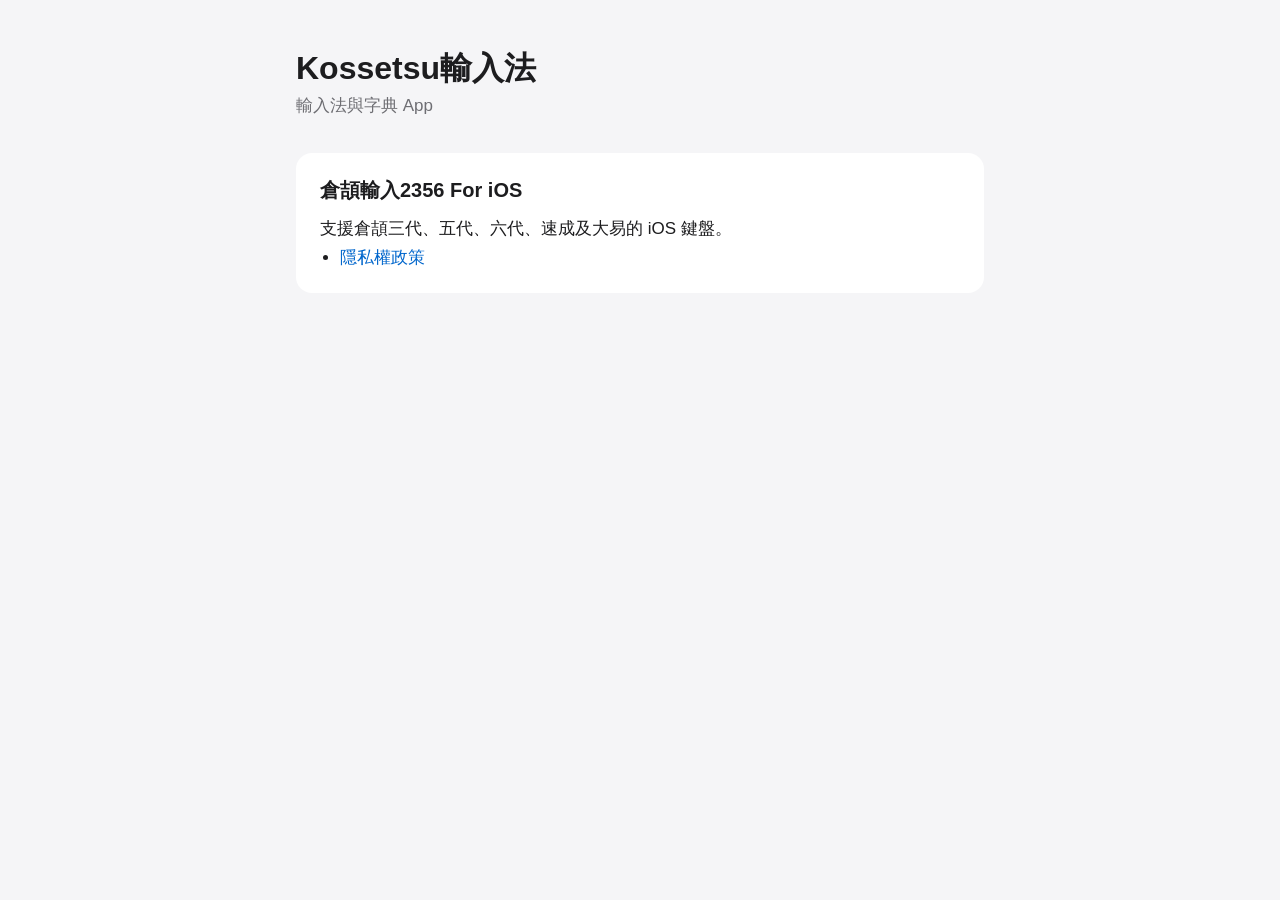
==== KossetsuCollege/index.html @ 744bba65 "Move the site under /KossetsuCollege Co-Authored-By: Claude Opus 5.5 <noreply@anthropic.com>" ====
<!doctype html>
<html lang="zh-Hant">
<head>
<meta charset="utf-8">
<meta name="viewport" content="width=device-width, initial-scale=1">
<title>Kossetsu輸入法</title>
<link rel="stylesheet" href="/KossetsuCollege/style.css">
</head>
<body>
<main>
<h1>Kossetsu輸入法</h1>
<p class="sub">輸入法與字典 App</p>
<section>
<h2>倉頡輸入2356 For iOS</h2>
<p>支援倉頡三代、五代、六代、速成及大易的 iOS 鍵盤。</p>
<ul><li><a href="/KossetsuCollege/cangjie2356/privacy/">隱私權政策</a></li></ul>
</section>
</main>
</body>
</html>
---- KossetsuCollege/style.css ----
:root { --bg: #f5f5f7; --card: #fff; --text: #1d1d1f; --muted: #6e6e73; --accent: #0066cc; color-scheme: light dark; }
@media (prefers-color-scheme: dark) { :root { --bg: #000; --card: #1c1c1e; --text: #f5f5f7; --muted: #a1a1a6; --accent: #2997ff; } }
* { box-sizing: border-box; }
body { margin: 0; background: var(--bg); color: var(--text); font: 17px/1.7 -apple-system, BlinkMacSystemFont, "PingFang TC", "Noto Sans TC", sans-serif; }
main { max-width: 720px; margin: 0 auto; padding: 48px 16px 64px; }
h1 { font-size: 32px; line-height: 1.25; margin: 0 0 4px; }
h2 { font-size: 20px; margin: 0 0 8px; }
.sub { color: var(--muted); margin: 0 0 32px; }
section { background: var(--card); border-radius: 16px; padding: 20px 24px; margin-bottom: 16px; }
section p, section ul { margin: 0; }
section ul { padding-left: 1.2em; }
a { color: var(--accent); text-decoration: none; }
a:hover { text-decoration: underline; }
footer { color: var(--muted); font-size: 14px; text-align: center; margin-top: 32px; }
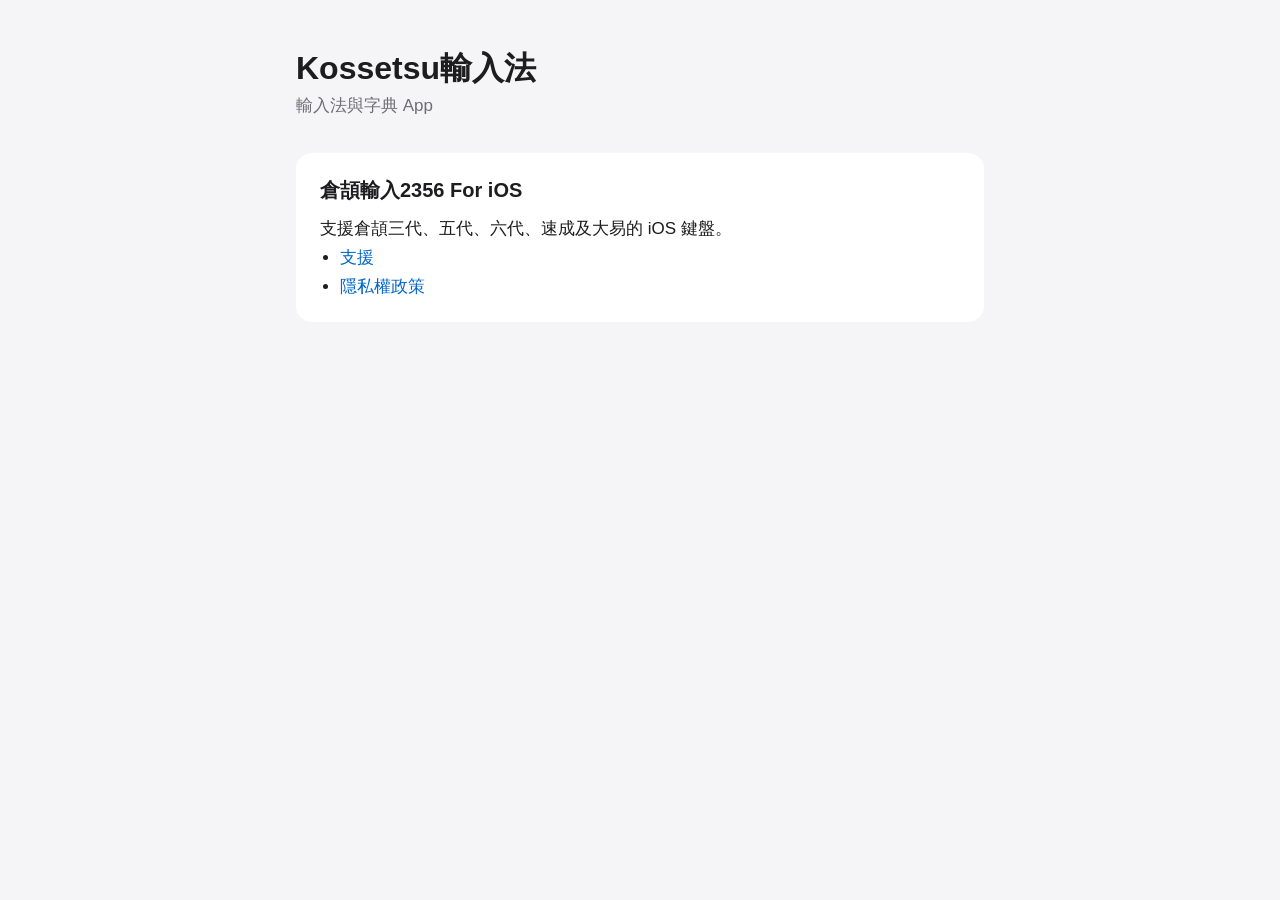
==== commit 0233af25: "Add the support page for 倉頡輸入2356 Co-Authored-By: Claude Opus 5.5 <noreply@anthropic.com>" ====
--- a/KossetsuCollege/index.html
+++ b/KossetsuCollege/index.html
@@ -13,7 +13,7 @@
 <section>
 <h2>倉頡輸入2356 For iOS</h2>
 <p>支援倉頡三代、五代、六代、速成及大易的 iOS 鍵盤。</p>
-<ul><li><a href="/KossetsuCollege/cangjie2356/privacy/">隱私權政策</a></li></ul>
+<ul><li><a href="/KossetsuCollege/cangjie2356/support/">支援</a></li><li><a href="/KossetsuCollege/cangjie2356/privacy/">隱私權政策</a></li></ul>
 </section>
 </main>
 </body>
